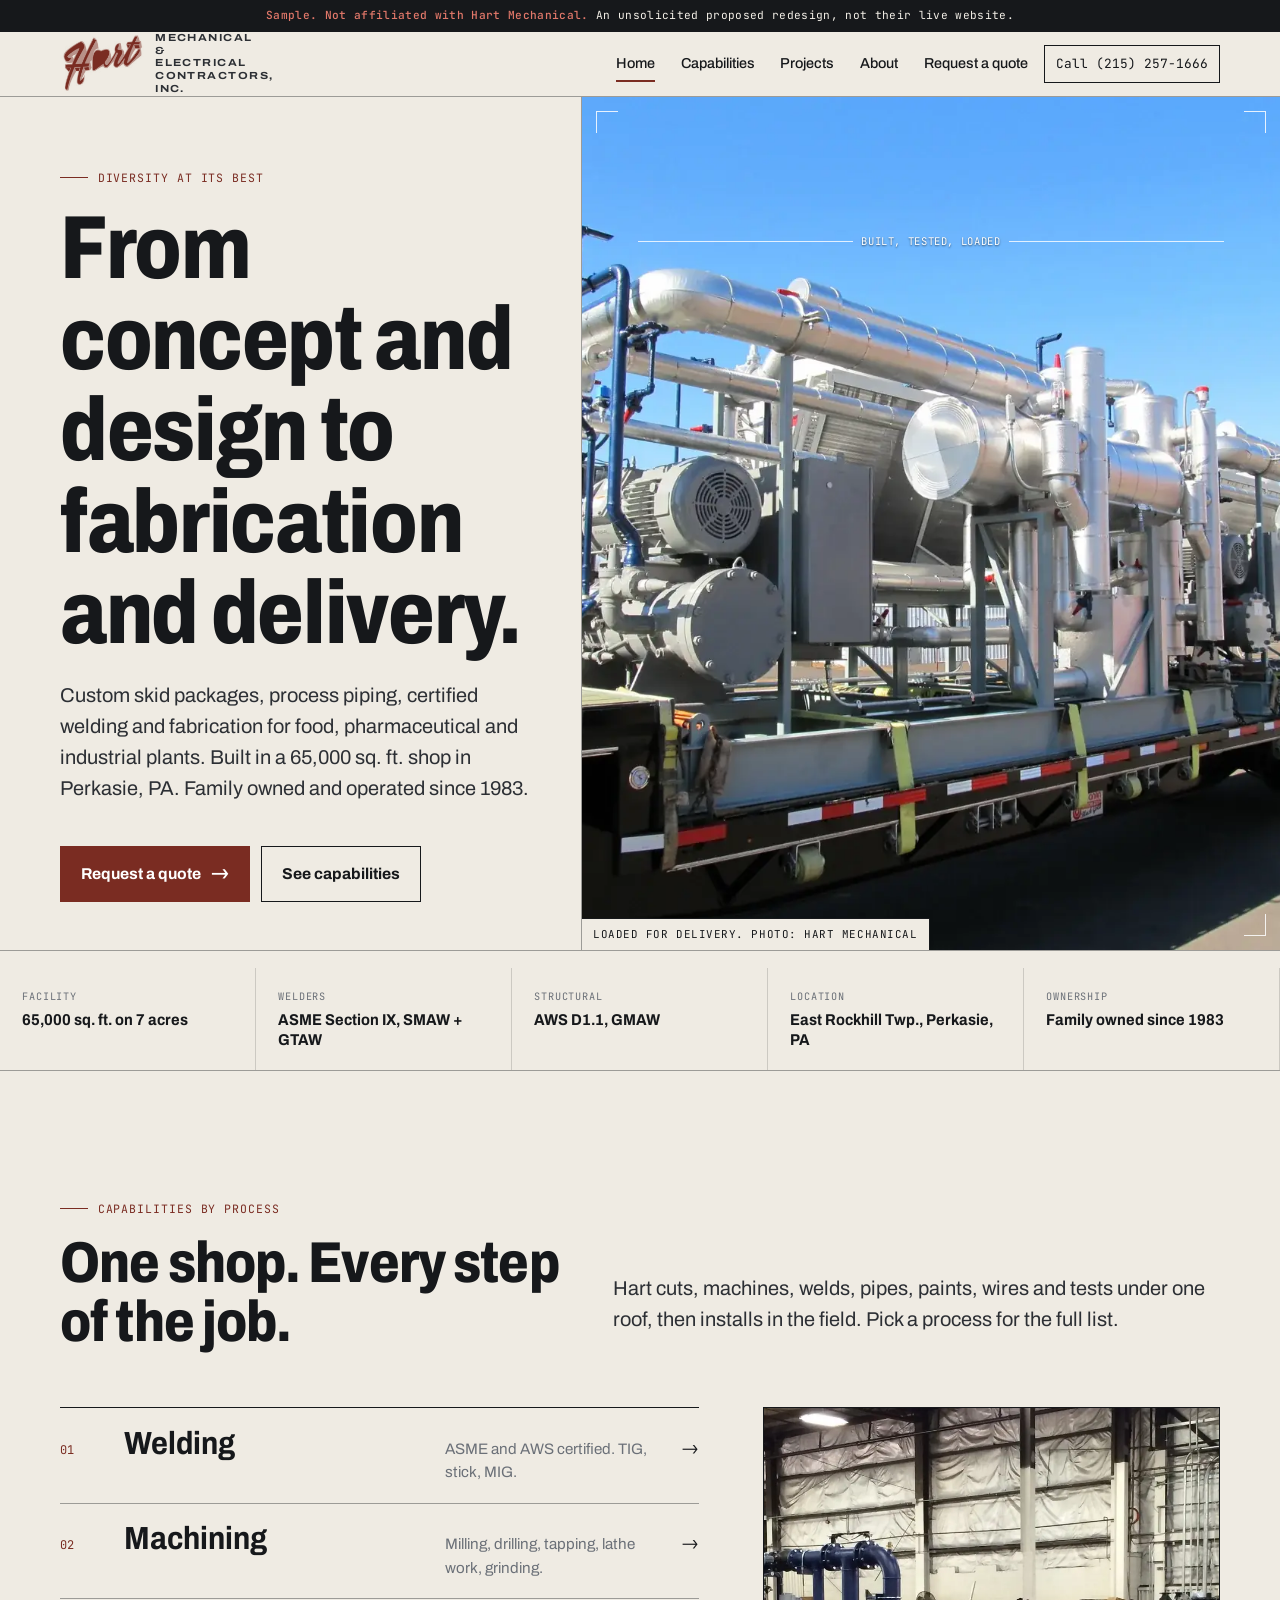
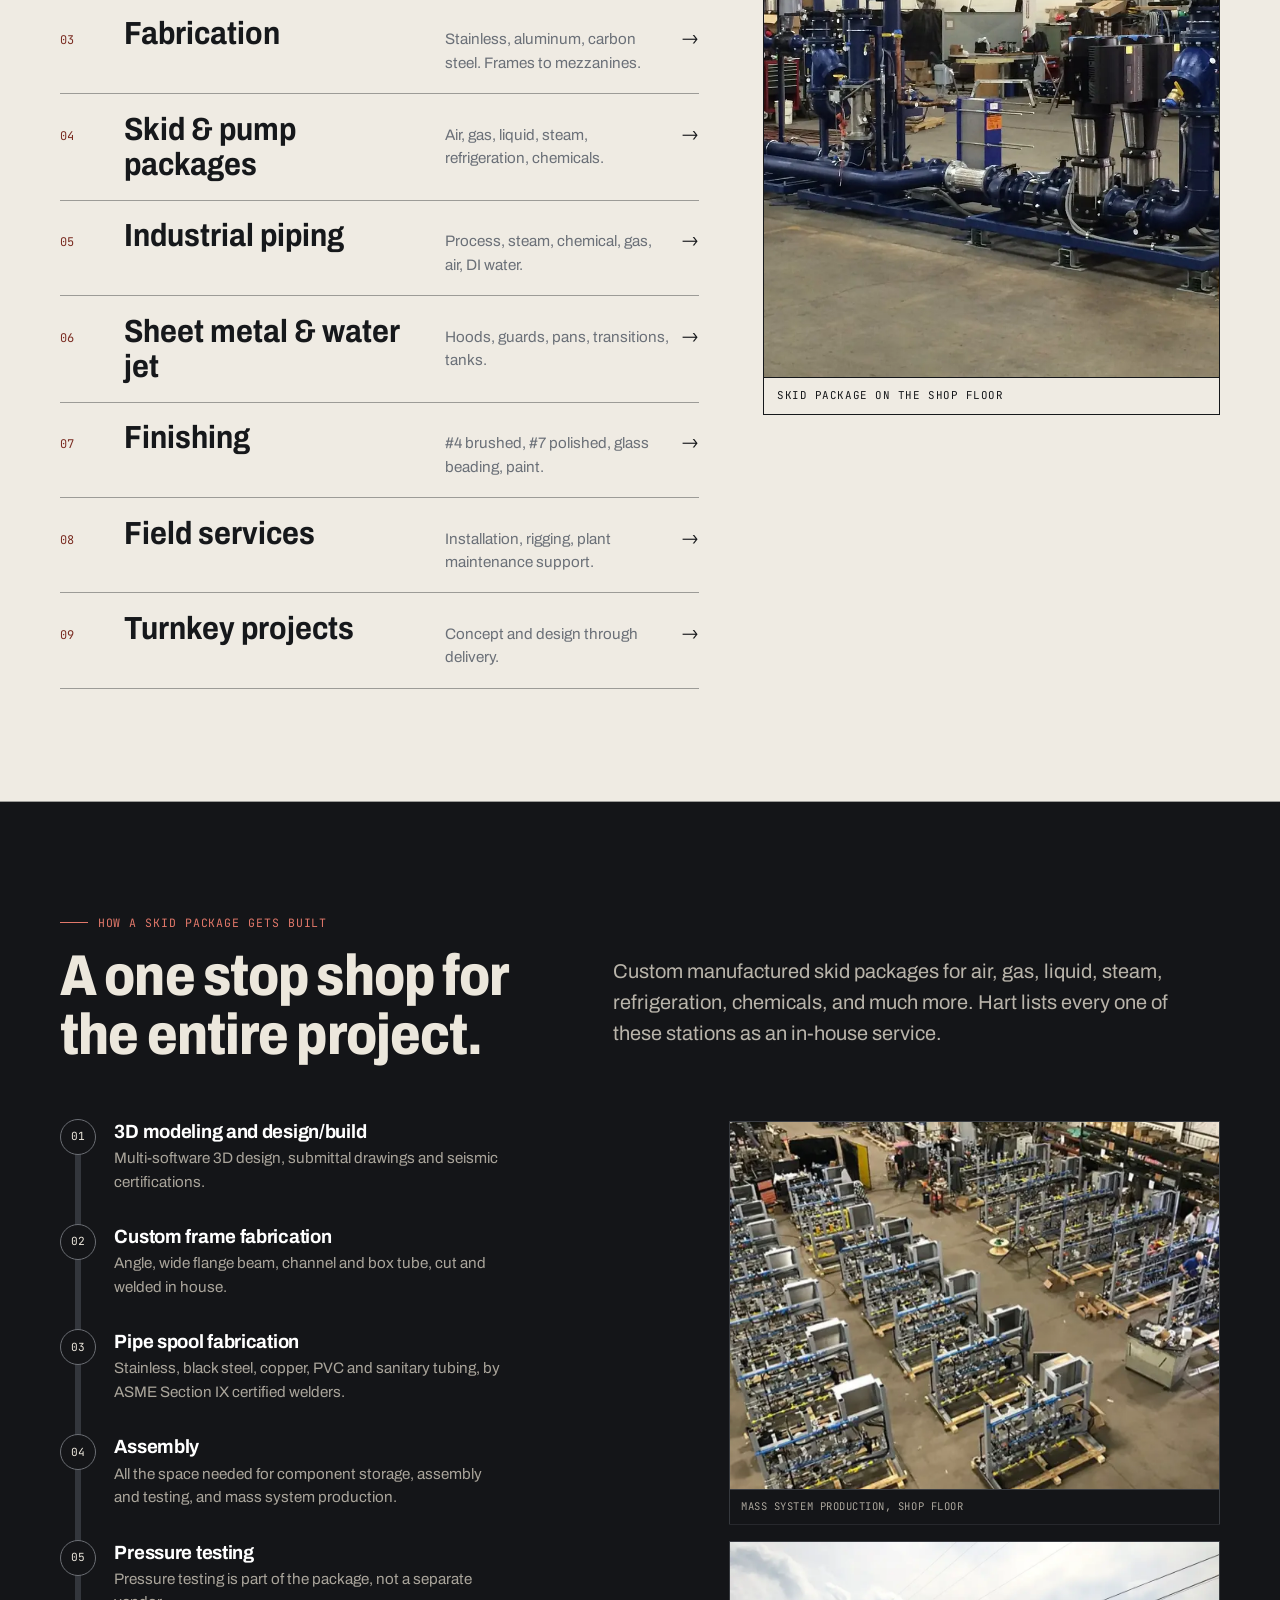
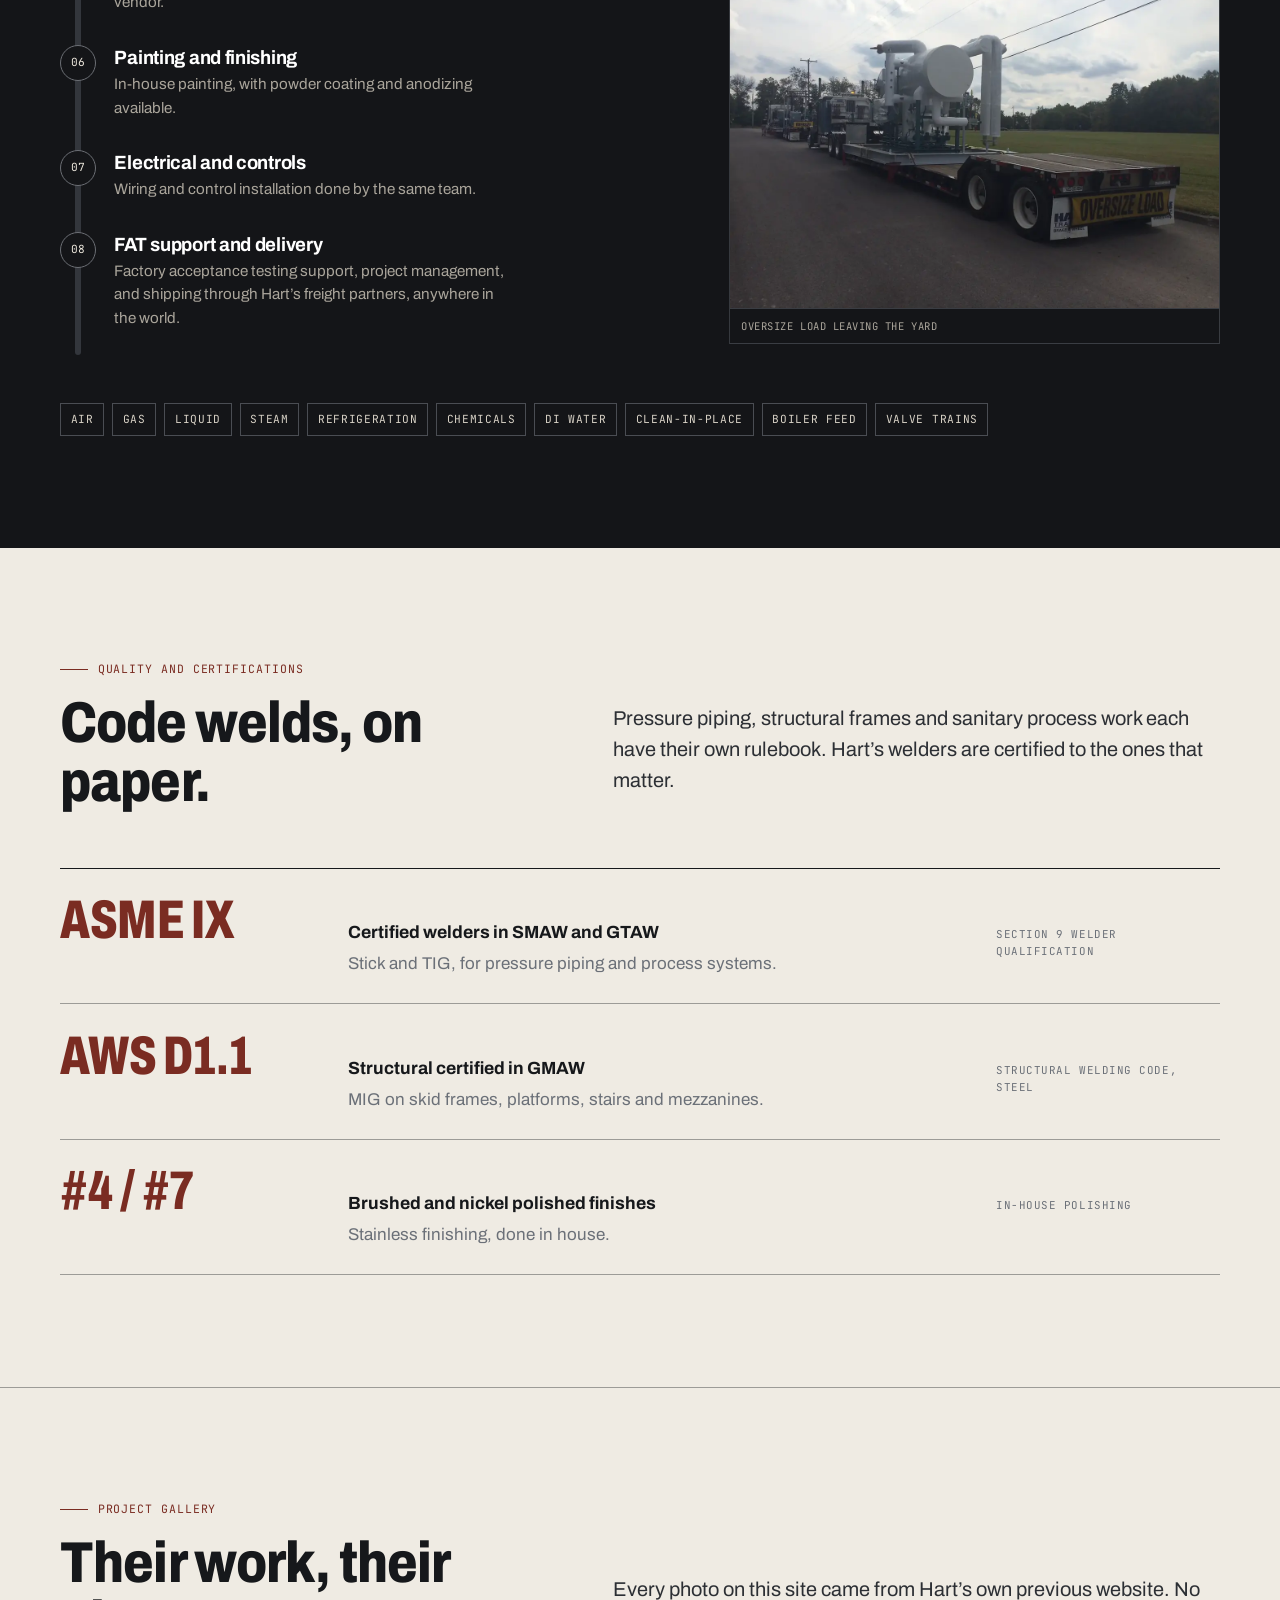
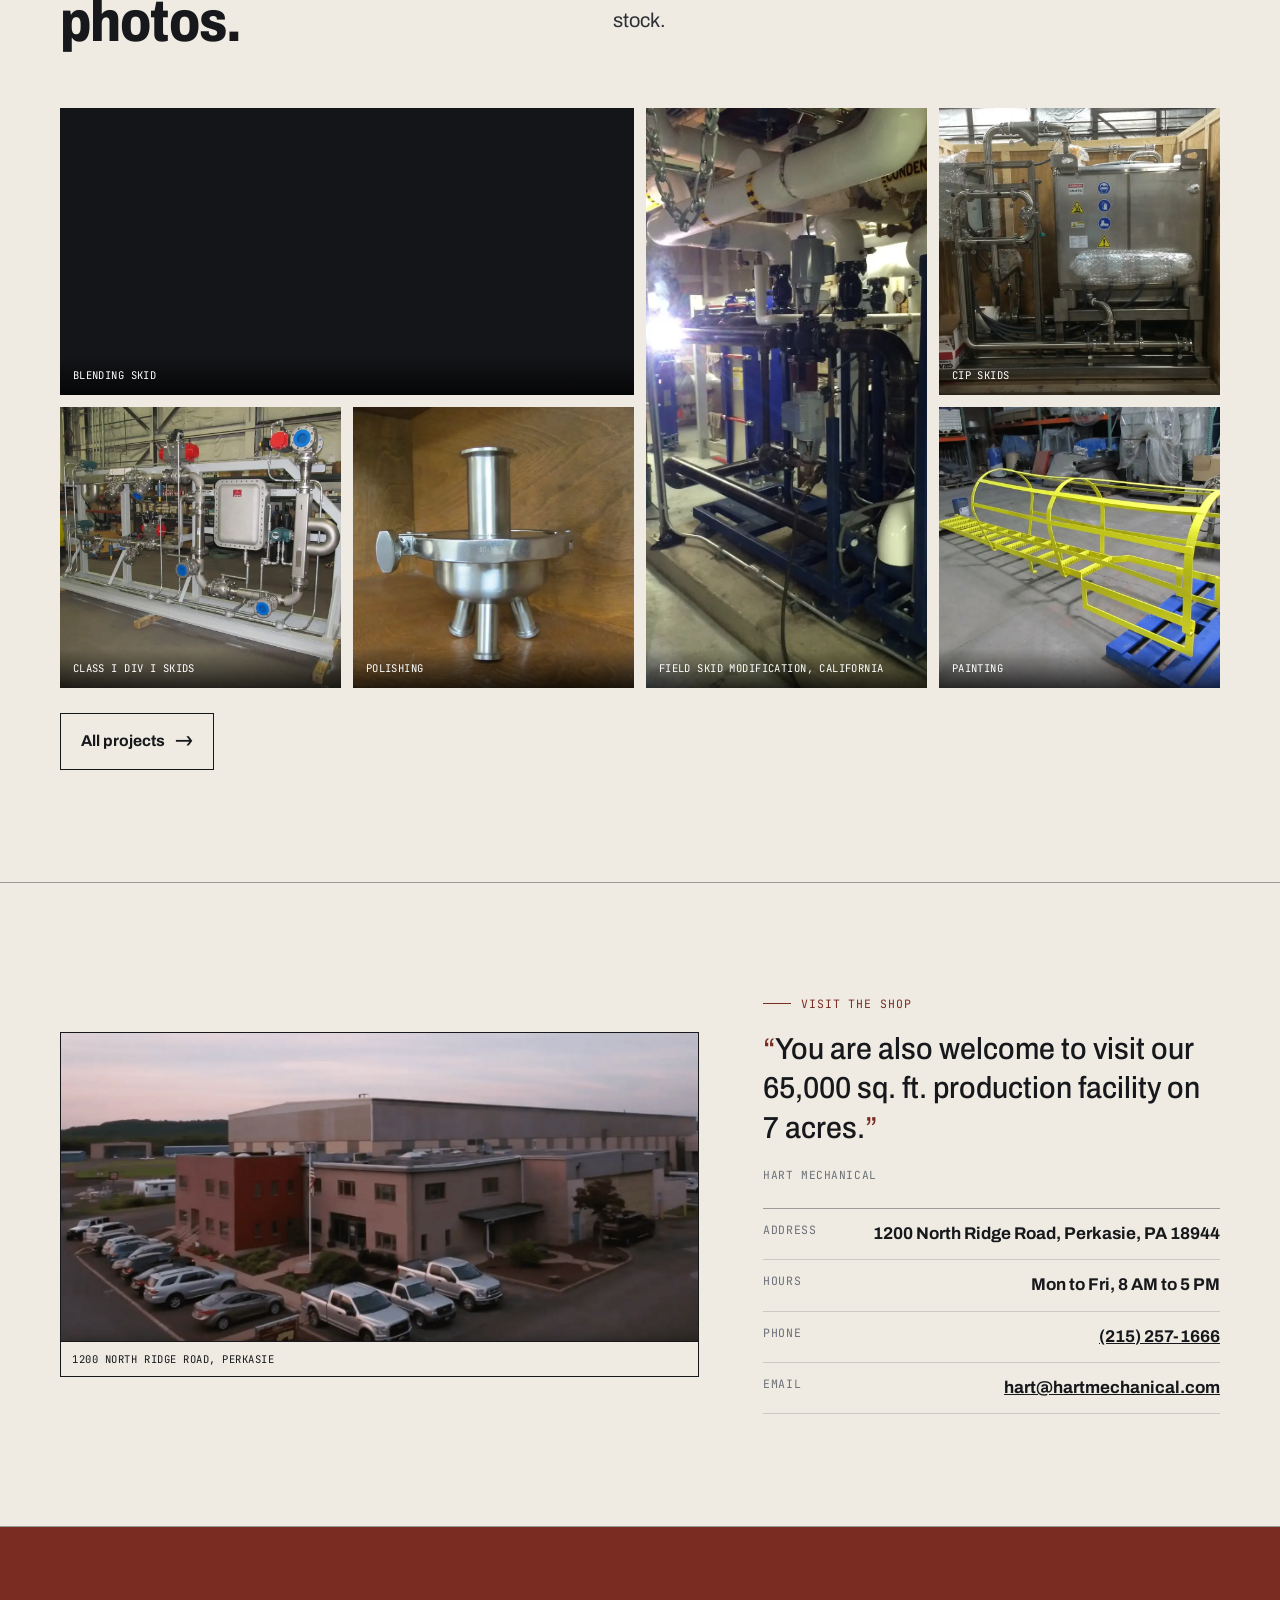
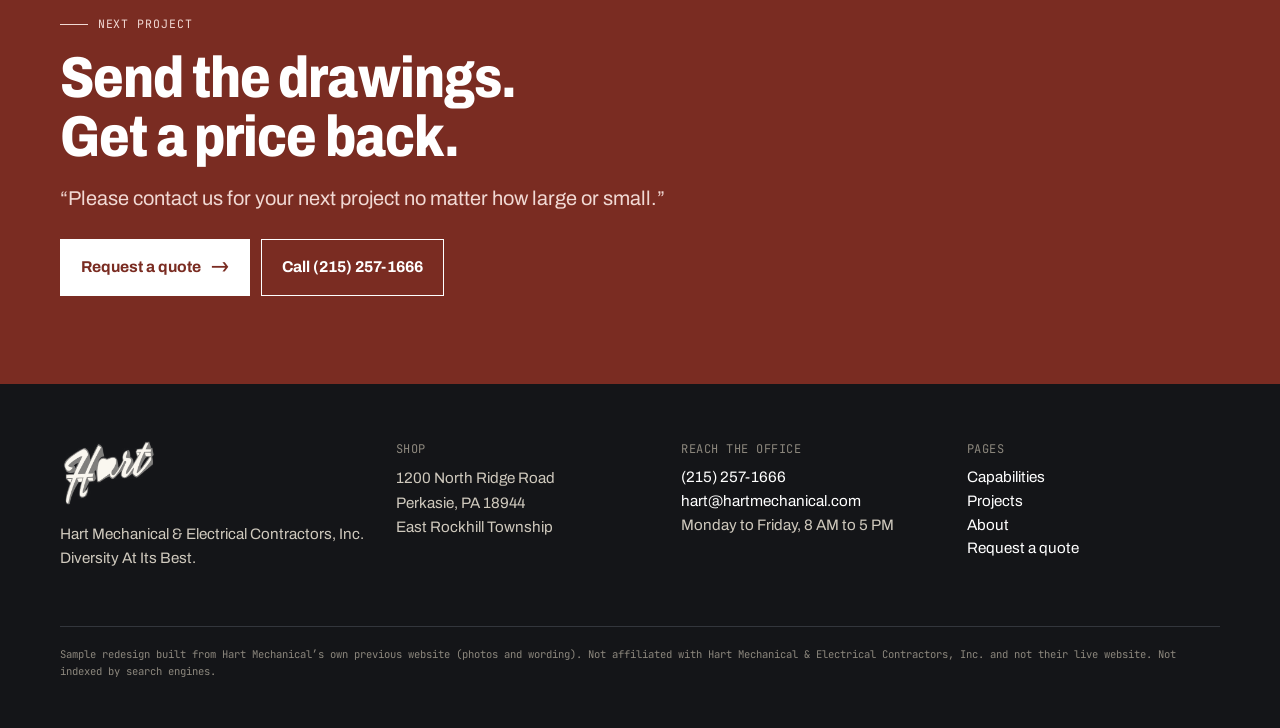
==== index.html @ 94b8ad62 "Hart Mechanical sample redesign (noindex) Co-Authored-By: Claude Opus 5.5 <noreply@anthropic.com>" ====
<!doctype html>
<html lang="en">
<head>
<meta charset="utf-8">
<meta name="viewport" content="width=device-width, initial-scale=1">
<meta name="robots" content="noindex, nofollow, noarchive">
<meta name="googlebot" content="noindex, nofollow, noarchive">
<title>Skids, process piping and fabrication in Perkasie, PA | Hart Mechanical (sample redesign)</title>
<meta name="description" content="Sample redesign for Hart Mechanical and Electrical Contractors, Perkasie PA: custom skid packages, industrial piping, certified welding and fabrication.">
<meta name="theme-color" content="#16181b">
<link rel="icon" href="img/logo-hart-red.png">
<link rel="preconnect" href="https://fonts.googleapis.com">
<link rel="preconnect" href="https://fonts.gstatic.com" crossorigin>
<link rel="stylesheet" href="https://fonts.googleapis.com/css2?family=Archivo:wdth,wght@62..125,400..900&family=JetBrains+Mono:wght@400;500&display=swap">
<link rel="stylesheet" href="style.css">
<script src="site.js" defer></script>
</head>
<body>
<a class="skip" href="#main">Skip to content</a>
<div class="ribbon" role="note"><div class="wrap"><strong>Sample. Not affiliated with Hart Mechanical.</strong> An unsolicited proposed redesign, not their live website.</div></div>
<header class="site-head">
  <div class="wrap head-in">
    <a class="brand" href="index.html" aria-label="Hart Mechanical and Electrical Contractors, home">
      <img src="img/logo-hart-red.png" alt="Hart" width="324" height="227">
      <span>Mechanical &amp; Electrical Contractors, Inc.</span>
    </a>
    <nav class="nav" aria-label="Main"><a href="index.html" aria-current="page">Home</a><a href="capabilities.html">Capabilities</a><a href="projects.html">Projects</a><a href="about.html">About</a><a href="quote.html">Request a quote</a></nav>
    <a class="head-call" href="tel:+12152571666"><span class="long">Call </span>(215) 257-1666</a>
    <details class="menu">
      <summary aria-label="Open menu">Menu</summary>
      <nav class="menu-panel" aria-label="Mobile"><a href="index.html" aria-current="page">Home</a><a href="capabilities.html">Capabilities</a><a href="projects.html">Projects</a><a href="about.html">About</a><a href="quote.html">Request a quote</a></nav>
    </details>
  </div>
</header>
<main id="main">

<section class="hero">
  <div class="hero-grid">
    <div class="hero-copy">
      <p class="eyebrow">Diversity At Its Best</p>
      <h1>From concept and design to fabrication and delivery.</h1>
      <p class="lede">Custom skid packages, process piping, certified welding and fabrication for food, pharmaceutical and industrial plants. Built in a 65,000 sq. ft. shop in Perkasie, PA. Family owned and operated since 1983.</p>
      <div class="btns">
        <a class="btn btn-hart" href="quote.html">Request a quote <span class="arr">-&gt;</span></a>
        <a class="btn" href="capabilities.html">See capabilities</a>
      </div>
    </div>
    <figure class="hero-fig">
      <img src="img/hero-skid-flatbed.webp" alt="Insulated skid package strapped to a flatbed trailer outside the Hart shop" width="1500" height="1125" fetchpriority="high">
      <span class="reg tl" aria-hidden="true"></span><span class="reg tr" aria-hidden="true"></span><span class="reg br" aria-hidden="true"></span>
      <div class="dim" aria-hidden="true"><span>Built, tested, loaded</span></div>
      <figcaption>Loaded for delivery. Photo: Hart Mechanical</figcaption>
    </figure>
  </div>
</section>

<section aria-label="Shop at a glance">
  <dl class="tblock">
    <div><dt>Facility</dt><dd>65,000 sq. ft. on 7 acres</dd></div>
    <div><dt>Welders</dt><dd>ASME Section IX, SMAW + GTAW</dd></div>
    <div><dt>Structural</dt><dd>AWS D1.1, GMAW</dd></div>
    <div><dt>Location</dt><dd>East Rockhill Twp., Perkasie, PA</dd></div>
    <div><dt>Ownership</dt><dd>Family owned since 1983</dd></div>
  </dl>
</section>

<section class="sec" id="capabilities">
  <div class="wrap">
    <div class="sec-head">
      <div><p class="eyebrow">Capabilities by process</p><h2>One shop. Every step of the job.</h2></div>
      <p class="lede">Hart cuts, machines, welds, pipes, paints, wires and tests under one roof, then installs in the field. Pick a process for the full list.</p>
    </div>
    <div class="pwrap">
      <ol class="pindex">
<li><a href="capabilities.html#welding" data-img="img/field-california-weld.webp" data-alt="Welding on a field skid modification, California" data-cap="Field skid modification in California"><span class="n">01</span><span class="t">Welding</span><span class="d">ASME and AWS certified. TIG, stick, MIG.</span><span class="go" aria-hidden="true">-&gt;</span></a></li>
<li><a href="capabilities.html#machining" data-img="img/polish-sanitary-valve.webp" data-alt="Polished stainless sanitary fitting" data-cap="From the polishing page"><span class="n">02</span><span class="t">Machining</span><span class="d">Milling, drilling, tapping, lathe work, grinding.</span><span class="go" aria-hidden="true">-&gt;</span></a></li>
<li><a href="capabilities.html#fabrication" data-img="img/fab-platform.webp" data-alt="Fabricated platform with yellow guard rails" data-cap="Platform with rails, painted"><span class="n">03</span><span class="t">Fabrication</span><span class="d">Stainless, aluminum, carbon steel. Frames to mezzanines.</span><span class="go" aria-hidden="true">-&gt;</span></a></li>
<li><a href="capabilities.html#skids" data-img="img/skid-blue-shop.webp" data-alt="Pump skid with blue piping on the shop floor" data-cap="Skid package on the shop floor"><span class="n">04</span><span class="t">Skid &amp; pump packages</span><span class="d">Air, gas, liquid, steam, refrigeration, chemicals.</span><span class="go" aria-hidden="true">-&gt;</span></a></li>
<li><a href="capabilities.html#piping" data-img="img/skid-vt-shop.webp" data-alt="Long valve train skid on the shop floor" data-cap="VT skids"><span class="n">05</span><span class="t">Industrial piping</span><span class="d">Process, steam, chemical, gas, air, DI water.</span><span class="go" aria-hidden="true">-&gt;</span></a></li>
<li><a href="capabilities.html#sheet-metal" data-img="img/specialty-hood.webp" data-alt="Stainless steel kitchen hood installed over a range" data-cap="Specialty project: stainless hood"><span class="n">06</span><span class="t">Sheet metal &amp; water jet</span><span class="d">Hoods, guards, pans, transitions, tanks.</span><span class="go" aria-hidden="true">-&gt;</span></a></li>
<li><a href="capabilities.html#finishing" data-img="img/polish-cone.webp" data-alt="Polished stainless transition, inside view" data-cap="From the polishing page"><span class="n">07</span><span class="t">Finishing</span><span class="d">#4 brushed, #7 polished, glass beading, paint.</span><span class="go" aria-hidden="true">-&gt;</span></a></li>
<li><a href="capabilities.html#field" data-img="img/field-west-chester-crane.webp" data-alt="Crane setting equipment on a plant roof, West Chester" data-cap="West Chester project"><span class="n">08</span><span class="t">Field services</span><span class="d">Installation, rigging, plant maintenance support.</span><span class="go" aria-hidden="true">-&gt;</span></a></li>
<li><a href="capabilities.html#turnkey" data-img="img/turnkey-plant.webp" data-alt="Process plant floor with stainless tanks" data-cap="From the turnkey projects page"><span class="n">09</span><span class="t">Turnkey projects</span><span class="d">Concept and design through delivery.</span><span class="go" aria-hidden="true">-&gt;</span></a></li>
      </ol>
      <figure class="ppeek" aria-hidden="true">
        <img src="img/skid-blue-shop.webp" alt="" width="1400" height="1050" loading="lazy">
        <figcaption>Skid package on the shop floor</figcaption>
      </figure>
    </div>
  </div>
</section>

<section class="sec seq-sec" id="skids">
  <div class="wrap">
    <div class="sec-head">
      <div><p class="eyebrow">How a skid package gets built</p><h2>A one stop shop for the entire project.</h2></div>
      <p class="lede">Custom manufactured skid packages for air, gas, liquid, steam, refrigeration, chemicals, and much more. Hart lists every one of these stations as an in-house service.</p>
    </div>
    <div class="seq-grid">
      <div class="seq"><span class="flow" aria-hidden="true"></span><ol>
        <li><h3>3D modeling and design/build</h3><p>Multi-software 3D design, submittal drawings and seismic certifications.</p></li>
        <li><h3>Custom frame fabrication</h3><p>Angle, wide flange beam, channel and box tube, cut and welded in house.</p></li>
        <li><h3>Pipe spool fabrication</h3><p>Stainless, black steel, copper, PVC and sanitary tubing, by ASME Section IX certified welders.</p></li>
        <li><h3>Assembly</h3><p>All the space needed for component storage, assembly and testing, and mass system production.</p></li>
        <li><h3>Pressure testing</h3><p>Pressure testing is part of the package, not a separate vendor.</p></li>
        <li><h3>Painting and finishing</h3><p>In-house painting, with powder coating and anodizing available.</p></li>
        <li><h3>Electrical and controls</h3><p>Wiring and control installation done by the same team.</p></li>
        <li><h3>FAT support and delivery</h3><p>Factory acceptance testing support, project management, and shipping through Hart&rsquo;s freight partners, anywhere in the world.</p></li>
      </ol></div>
      <div class="seq-photos">
        <figure class="seq-photo clip"><img src="img/skid-production-run.webp" alt="Rows of identical skid frames being built on the shop floor" width="640" height="626" loading="lazy"><figcaption>Mass system production, shop floor</figcaption></figure>
        <figure class="seq-photo clip"><img src="img/ship-oversize.webp" alt="Large skid on a lowboy trailer marked oversize load" width="1200" height="900" loading="lazy"><figcaption>Oversize load leaving the yard</figcaption></figure>
      </div>
    </div>
    <div class="seq-tags" aria-label="Skid media">
      <span>Air</span><span>Gas</span><span>Liquid</span><span>Steam</span><span>Refrigeration</span><span>Chemicals</span><span>DI water</span><span>Clean-in-place</span><span>Boiler feed</span><span>Valve trains</span>
    </div>
  </div>
</section>

<section class="sec" id="quality">
  <div class="wrap">
    <div class="sec-head">
      <div><p class="eyebrow">Quality and certifications</p><h2>Code welds, on paper.</h2></div>
      <p class="lede">Pressure piping, structural frames and sanitary process work each have their own rulebook. Hart&rsquo;s welders are certified to the ones that matter.</p>
    </div>
    <div class="certs">
      <div class="cert rv"><span class="code">ASME IX</span><div><div class="what">Certified welders in SMAW and GTAW</div><p style="margin:.3rem 0 0;color:var(--steel)">Stick and TIG, for pressure piping and process systems.</p></div><span class="src">Section 9 welder qualification</span></div>
      <div class="cert rv"><span class="code">AWS D1.1</span><div><div class="what">Structural certified in GMAW</div><p style="margin:.3rem 0 0;color:var(--steel)">MIG on skid frames, platforms, stairs and mezzanines.</p></div><span class="src">Structural welding code, steel</span></div>
      <div class="cert rv"><span class="code">#4 / #7</span><div><div class="what">Brushed and nickel polished finishes</div><p style="margin:.3rem 0 0;color:var(--steel)">Stainless finishing, done in house.</p></div><span class="src">In-house polishing</span></div>
    </div>
  </div>
</section>

<section class="sec" id="work">
  <div class="wrap">
    <div class="sec-head">
      <div><p class="eyebrow">Project gallery</p><h2>Their work, their photos.</h2></div>
      <p class="lede">Every photo on this site came from Hart&rsquo;s own previous website. No stock.</p>
    </div>
    <div class="gal">
      <figure class="wide"><a href="img/skid-blending.webp"><img src="img/skid-blending.webp" alt="Two blending skids with pumps and gauges" width="1200" height="900" loading="lazy" decoding="async"></a><figcaption>Blending skid</figcaption></figure>
      <figure class="tall"><a href="img/field-california-weld.webp"><img src="img/field-california-weld.webp" alt="Welder working inside a skid in a plant" width="1000" height="1333" loading="lazy" decoding="async"></a><figcaption>Field skid modification, California</figcaption></figure>
      <figure><a href="img/skid-cip-crated.webp"><img src="img/skid-cip-crated.webp" alt="Stainless CIP skid crated for shipping" width="1200" height="900" loading="lazy" decoding="async"></a><figcaption>CIP skids</figcaption></figure>
      <figure><a href="img/skid-class1div1.webp"><img src="img/skid-class1div1.webp" alt="Skid with explosion-proof enclosure and piping" width="1200" height="900" loading="lazy" decoding="async"></a><figcaption>Class I Div I skids</figcaption></figure>
      <figure><a href="img/polish-sanitary-valve.webp"><img src="img/polish-sanitary-valve.webp" alt="Polished stainless sanitary fitting" width="1200" height="900" loading="lazy" decoding="async"></a><figcaption>Polishing</figcaption></figure>
      <figure><a href="img/fab-cage-ladder.webp"><img src="img/fab-cage-ladder.webp" alt="Yellow caged ladder fabricated in the shop" width="1200" height="900" loading="lazy" decoding="async"></a><figcaption>Painting</figcaption></figure>
    </div>
    <div class="btns"><a class="btn" href="projects.html">All projects <span class="arr">-&gt;</span></a></div>
  </div>
</section>

<section class="sec" id="facility">
  <div class="wrap fac">
    <figure class="clip"><img src="img/facility-aerial.webp" alt="Aerial view of the Hart Mechanical facility and parking lot at dusk" width="1500" height="724" loading="lazy"><figcaption>1200 North Ridge Road, Perkasie</figcaption></figure>
    <div>
      <p class="eyebrow">Visit the shop</p>
      <p class="quote-own">You are also welcome to visit our 65,000 sq. ft. production facility on 7 acres.</p>
      <p class="attr">Hart Mechanical</p>
      <ul class="facts">
        <li><span>Address</span><span>1200 North Ridge Road, Perkasie, PA 18944</span></li>
        <li><span>Hours</span><span>Mon to Fri, 8 AM to 5 PM</span></li>
        <li><span>Phone</span><span><a href="tel:+12152571666">(215) 257-1666</a></span></li>
        <li><span>Email</span><span><a href="mailto:hart@hartmechanical.com">hart@hartmechanical.com</a></span></li>
      </ul>
    </div>
  </div>
</section>
<section class="cta">
  <div class="wrap">
    <p class="eyebrow" style="color:#f1d9d4">Next project</p>
    <h2>Send the drawings. Get a price back.</h2>
    <p class="lede" style="margin-top:1rem">&ldquo;Please contact us for your next project no matter how large or small.&rdquo;</p>
    <div class="btns">
      <a class="btn btn-white" href="quote.html">Request a quote <span class="arr">-&gt;</span></a>
      <a class="btn" href="tel:+12152571666">Call (215) 257-1666</a>
    </div>
  </div>
</section>
</main>
<footer class="foot-site">
  <div class="wrap">
    <div class="foot-grid">
      <div>
        <img src="img/logo-hart-white.png" alt="Hart" width="324" height="227">
        <p style="margin-top:1rem">Hart Mechanical &amp; Electrical Contractors, Inc.<br>Diversity At Its Best.</p>
      </div>
      <div>
        <span class="mono">Shop</span>
        <address>1200 North Ridge Road<br>Perkasie, PA 18944<br>East Rockhill Township</address>
      </div>
      <div>
        <span class="mono">Reach the office</span>
        <a href="tel:+12152571666">(215) 257-1666</a><br>
        <a href="mailto:hart@hartmechanical.com">hart@hartmechanical.com</a><br>
        Monday to Friday, 8 AM to 5 PM
      </div>
      <div>
        <span class="mono">Pages</span>
        <a href="capabilities.html">Capabilities</a><br>
        <a href="projects.html">Projects</a><br>
        <a href="about.html">About</a><br>
        <a href="quote.html">Request a quote</a>
      </div>
    </div>
    <p class="legal">Sample redesign built from Hart Mechanical&rsquo;s own previous website (photos and wording). Not affiliated with Hart Mechanical &amp; Electrical Contractors, Inc. and not their live website. Not indexed by search engines.</p>
  </div>
</footer>
</body>
</html>
---- style.css ----
/* Hart Mechanical sample. Drafting-sheet system: paper, graphite ink, Hart maroon. */
:root{
  --paper:#efebe3; --paper-2:#e6e1d6; --ink:#16181b; --graphite:#2c2f34; --steel:#6b7078;
  --line:rgba(22,24,27,.16); --line-strong:rgba(22,24,27,.38);
  --hart:#7a2c22; --hart-ink:#5e1f17; --hart-lite:#e2786a;
  --dark:#141518; --dark-2:#1d1f23;
  --sans:"Archivo",system-ui,-apple-system,"Segoe UI",Roboto,sans-serif;
  --mono:"JetBrains Mono",ui-monospace,SFMono-Regular,Menlo,Consolas,monospace;
  --pad:clamp(1rem,4vw,2.5rem); --max:1240px;
  --ease:cubic-bezier(.2,.7,.1,1);
}
*,*::before,*::after{box-sizing:border-box}
html{-webkit-text-size-adjust:100%;scroll-behavior:smooth}
body{margin:0;background:var(--paper);color:var(--ink);font-family:var(--sans);font-size:1.0625rem;line-height:1.55;font-variation-settings:"wdth" 100}
img{max-width:100%;height:auto;display:block}
a{color:inherit}
a:focus-visible,button:focus-visible,input:focus-visible,select:focus-visible,textarea:focus-visible,summary:focus-visible{outline:2px solid var(--hart);outline-offset:3px}
.skip{position:absolute;left:-999px;top:0;background:var(--ink);color:#fff;padding:.6rem 1rem;z-index:100}
.skip:focus{left:.5rem;top:.5rem}
.wrap{max-width:var(--max);margin:0 auto;padding:0 var(--pad)}
.mono{font-family:var(--mono);font-size:.75rem;letter-spacing:.04em;text-transform:uppercase}
.sr{position:absolute;width:1px;height:1px;overflow:hidden;clip:rect(0 0 0 0);white-space:nowrap}

/* Ribbon */
.ribbon{background:var(--ink);color:#f3efe7;font-family:var(--mono);font-size:.7rem;letter-spacing:.03em;line-height:1.4;padding:.5rem 0;text-align:center}
.ribbon strong{color:var(--hart-lite);font-weight:500}

/* Header: a title-block strip */
.site-head{border-bottom:1px solid var(--line-strong);background:var(--paper);position:sticky;top:0;z-index:40}
.head-in{display:flex;align-items:center;gap:1rem;min-height:64px}
.brand{display:flex;align-items:center;gap:.7rem;text-decoration:none;margin-right:auto}
.brand img{width:68px;height:auto}
.brand span{font-size:.6rem;line-height:1.25;letter-spacing:.14em;text-transform:uppercase;font-weight:700;font-variation-settings:"wdth" 118;color:var(--graphite);max-width:15ch}
.nav{display:none}
.nav a{text-decoration:none;font-size:.9rem;font-weight:500;padding:.4rem 0;border-bottom:2px solid transparent}
.nav a:hover,.nav a[aria-current=page]{border-color:var(--hart)}
.head-call{font-family:var(--mono);font-size:.8rem;text-decoration:none;white-space:nowrap;border:1px solid var(--ink);padding:.5rem .7rem}
.head-call:hover{background:var(--ink);color:var(--paper)}
.menu{position:relative}
.menu summary{list-style:none;cursor:pointer;font-family:var(--mono);font-size:.75rem;text-transform:uppercase;border:1px solid var(--line-strong);padding:.5rem .7rem}
.menu summary::-webkit-details-marker{display:none}
.menu[open] summary{background:var(--ink);color:var(--paper)}
.menu-panel{position:absolute;right:0;top:calc(100% + 8px);background:var(--paper);border:1px solid var(--ink);min-width:220px;padding:.4rem 0;box-shadow:6px 6px 0 var(--ink)}
.menu-panel a{display:block;padding:.75rem 1rem;text-decoration:none;font-weight:500}
.menu-panel a:hover{background:var(--paper-2)}
@media (min-width:960px){
  .nav{display:flex;gap:1.6rem}
  .menu{display:none}
  .brand img{width:84px}
  .brand span{font-size:.64rem}
}
@media (max-width:420px){ .head-call .long{display:none} }
@media (max-width:560px){ .brand span{display:none} .brand img{width:60px} .head-in{gap:.6rem} .head-call{font-size:.74rem;padding:.5rem .55rem} }

/* Type */
h1,h2,h3{font-family:var(--sans);margin:0;line-height:1.02;letter-spacing:-.015em}
h1{font-size:clamp(2.3rem,8.4vw,5.6rem);font-weight:800;font-variation-settings:"wdth" 82}
h2{font-size:clamp(1.9rem,5.6vw,3.6rem);font-weight:800;font-variation-settings:"wdth" 84}
h3{font-size:1.25rem;font-weight:700;font-variation-settings:"wdth" 96;line-height:1.15}
.eyebrow{display:flex;align-items:center;gap:.6rem;font-family:var(--mono);font-size:.72rem;letter-spacing:.08em;text-transform:uppercase;color:var(--hart);margin-bottom:1rem}
.eyebrow::before{content:"";width:28px;height:1px;background:currentColor}
.lede{font-size:clamp(1.05rem,2.2vw,1.25rem);max-width:56ch;color:var(--graphite)}
p{margin:0 0 1rem}

/* Buttons */
.btns{display:flex;flex-wrap:wrap;gap:.7rem;margin-top:1.6rem}
.btn{display:inline-flex;align-items:center;gap:.6rem;text-decoration:none;font-weight:700;font-size:.98rem;padding:.95rem 1.25rem;border:1.5px solid var(--ink);background:transparent;color:var(--ink);cursor:pointer;font-family:var(--sans);transition:background .2s,color .2s}
.btn-hart{background:var(--hart);border-color:var(--hart);color:#fff}
.btn-hart:hover{background:var(--hart-ink);border-color:var(--hart-ink)}
.btn:not(.btn-hart):hover{background:var(--ink);color:var(--paper)}
.btn .arr{font-family:var(--mono)}

/* Hero */
.hero{border-bottom:1px solid var(--line-strong)}
.hero-grid{display:grid;grid-template-columns:1fr}
.hero-copy{padding:2.4rem var(--pad) 2rem}
.hero-copy h1{max-width:12ch}
.hero-copy .lede{margin-top:1.3rem}
.hero-fig{position:relative;margin:0;min-height:300px;background:var(--dark);overflow:hidden}
.hero-fig img{width:100%;height:100%;object-fit:cover;aspect-ratio:4/3}
.hero-fig figcaption{position:absolute;left:0;bottom:0;background:var(--paper);color:var(--ink);padding:.45rem .7rem;font-family:var(--mono);font-size:.68rem;text-transform:uppercase;letter-spacing:.05em;border-top:1px solid var(--ink);border-right:1px solid var(--ink)}
.reg{position:absolute;width:22px;height:22px;border-color:#fff;border-style:solid;opacity:.85}
.reg.tl{top:14px;left:14px;border-width:1px 0 0 1px}
.reg.tr{top:14px;right:14px;border-width:1px 1px 0 0}
.reg.br{bottom:14px;right:14px;border-width:0 1px 1px 0}
.dim{position:absolute;left:8%;right:8%;top:16%;display:flex;align-items:center;gap:.5rem;color:#fff;font-family:var(--mono);font-size:.66rem;letter-spacing:.06em;text-transform:uppercase;text-shadow:0 1px 2px rgba(0,0,0,.6)}
.dim::before,.dim::after{content:"";flex:1;height:1px;background:rgba(255,255,255,.8);transform-origin:center}
.dim span{white-space:nowrap}
@media (min-width:960px){
  .hero-grid{grid-template-columns:minmax(0,5fr) minmax(0,6fr);min-height:min(78vh,720px)}
  .hero-copy{padding:4.5rem var(--pad) 3rem max(var(--pad),calc((100vw - var(--max))/2 + var(--pad)));display:flex;flex-direction:column;justify-content:center;border-right:1px solid var(--line-strong)}
  .hero-fig img{aspect-ratio:auto;position:absolute;inset:0}
}

/* Title block (spec data) */
.tblock{display:grid;grid-template-columns:repeat(2,minmax(0,1fr));border-bottom:1px solid var(--line-strong)}
.tblock div{padding:1rem var(--pad);border-right:1px solid var(--line);border-bottom:1px solid var(--line)}
.tblock dt{font-family:var(--mono);font-size:.64rem;text-transform:uppercase;letter-spacing:.08em;color:var(--steel);margin-bottom:.3rem}
.tblock dd{margin:0;font-weight:700;font-size:.98rem;line-height:1.25;font-variation-settings:"wdth" 92}
.tblock dl{display:contents}
@media (min-width:960px){ .tblock{grid-template-columns:repeat(5,minmax(0,1fr))} .tblock div{border-bottom:0;padding:1.3rem 1.4rem} }

/* Sections */
.sec{padding:clamp(3.5rem,9vw,7rem) 0;border-bottom:1px solid var(--line-strong)}
.sec-head{display:grid;gap:1rem;margin-bottom:clamp(2rem,5vw,3.5rem)}
@media (min-width:960px){ .sec-head{grid-template-columns:5fr 6fr;align-items:end;gap:3rem} .sec-head .lede{justify-self:end} }

/* Process index */
.pindex{list-style:none;margin:0;padding:0;border-top:1px solid var(--ink)}
.pindex li{border-bottom:1px solid var(--line-strong)}
.pindex a{display:grid;grid-template-columns:2.6rem 1fr auto;gap:.8rem;align-items:baseline;padding:1.1rem 0;text-decoration:none;position:relative}
.pindex .n{font-family:var(--mono);font-size:.75rem;color:var(--hart)}
.pindex .t{font-size:clamp(1.25rem,3.6vw,2rem);font-weight:700;font-variation-settings:"wdth" 88;line-height:1.1}
.pindex .d{grid-column:2/3;font-size:.95rem;color:var(--steel);margin-top:.15rem}
.pindex .go{font-family:var(--mono);font-size:.9rem;transition:transform .3s var(--ease)}
.pindex a:hover .go{transform:translateX(6px)}
.pindex a:hover .t{color:var(--hart)}
.pwrap{display:grid;gap:2.5rem}
.ppeek{display:none}
@media (min-width:960px){
  .pwrap{grid-template-columns:7fr 5fr;gap:4rem}
  .pindex a{grid-template-columns:3.2rem 1fr 14rem auto}
  .pindex .d{grid-column:auto;margin:0}
  .ppeek{display:block;position:sticky;top:96px;align-self:start;margin:0;border:1px solid var(--ink);background:var(--dark)}
  .ppeek img{aspect-ratio:4/5;object-fit:cover;width:100%;transition:opacity .35s var(--ease)}
  .ppeek figcaption{font-family:var(--mono);font-size:.68rem;text-transform:uppercase;letter-spacing:.05em;padding:.6rem .8rem;background:var(--paper);border-top:1px solid var(--ink)}
}

/* Build sequence (the trade feature): a pipe run with stations */
.seq-sec{background:var(--dark);color:#ece7dc;border-bottom:0}
.seq-sec .eyebrow{color:var(--hart-lite)}
.seq-sec .lede{color:#b9b4aa}
.seq{position:relative}
.seq ol{list-style:none;margin:0;padding:0;counter-reset:st}
.seq::before{content:"";position:absolute;left:15px;top:8px;bottom:8px;width:6px;background:#33363c;border-radius:3px}
.seq .flow{position:absolute;left:15px;top:8px;width:6px;height:var(--fill,100%);max-height:calc(100% - 16px);background:linear-gradient(#e2786a,#7a2c22);border-radius:3px;transition:height .2s linear}
.seq li{position:relative;padding:0 0 2rem 3.4rem;counter-increment:st}
.seq li::before{content:counter(st,decimal-leading-zero);position:absolute;left:0;top:-2px;width:36px;height:36px;border-radius:50%;background:var(--dark);border:1.5px solid #6c6f75;display:grid;place-items:center;font-family:var(--mono);font-size:.7rem;color:#ece7dc;transition:border-color .4s,background .4s}
.seq li.on::before{border-color:var(--hart-lite);background:var(--hart)}
.seq h3{font-size:1.2rem;margin-bottom:.25rem;color:#fff}
.seq p{color:#aaa59b;font-size:.95rem;margin:0;max-width:44ch}
.seq-tags{display:flex;flex-wrap:wrap;gap:.5rem;margin-top:2.5rem}
.seq-tags span{font-family:var(--mono);font-size:.7rem;text-transform:uppercase;letter-spacing:.06em;border:1px solid #4a4d53;padding:.45rem .6rem;color:#d8d2c6}
.seq-grid{display:grid;gap:3rem}
.seq-photo{margin:0;border:1px solid #3a3d43}
.seq-photo img{width:100%;aspect-ratio:4/3;object-fit:cover}
.seq-photo figcaption{font-family:var(--mono);font-size:.66rem;text-transform:uppercase;letter-spacing:.05em;padding:.55rem .7rem;color:#aaa59b;border-top:1px solid #3a3d43}
@media (min-width:960px){
  .seq-grid{grid-template-columns:6fr 5fr;gap:5rem}
  .seq-photos{position:sticky;top:96px;align-self:start;display:grid;gap:1rem}
}

/* Certs */
.certs{display:grid;gap:0;border-top:1px solid var(--ink)}
.cert{display:grid;grid-template-columns:1fr;gap:.6rem;padding:1.6rem 0;border-bottom:1px solid var(--line-strong)}
.cert .code{font-size:clamp(2rem,7vw,3.4rem);font-weight:800;font-variation-settings:"wdth" 70;line-height:.95;color:var(--hart)}
.cert .what{font-weight:700;font-size:1.1rem}
.cert .src{font-family:var(--mono);font-size:.68rem;color:var(--steel);text-transform:uppercase;letter-spacing:.05em}
@media (min-width:760px){ .cert{grid-template-columns:16rem 1fr 14rem;align-items:baseline;gap:2rem} }

/* Gallery */
.gal{display:grid;grid-template-columns:repeat(2,minmax(0,1fr));gap:.5rem}
.gal figure{margin:0;position:relative;overflow:hidden;background:var(--dark)}
.gal img{width:100%;height:100%;object-fit:cover;aspect-ratio:1/1;transition:transform .8s var(--ease)}
.gal a{display:block;height:100%}
.gal figure:hover img{transform:scale(1.035)}
.gal figcaption{position:absolute;left:0;bottom:0;right:0;padding:.5rem .6rem;font-family:var(--mono);font-size:.62rem;letter-spacing:.04em;text-transform:uppercase;color:#fff;background:linear-gradient(transparent,rgba(0,0,0,.72))}
.gal .wide{grid-column:span 2}
.gal .wide img{aspect-ratio:2/1}
@media (min-width:760px){
  .gal{grid-template-columns:repeat(4,minmax(0,1fr));gap:.75rem}
  .gal .tall{grid-row:span 2}
  .gal .tall img{aspect-ratio:auto}
  .gal figcaption{font-size:.66rem;padding:.7rem .8rem}
}

/* Filters (projects page) */
.filters{display:flex;flex-wrap:wrap;gap:.4rem;margin-bottom:1.5rem}
.filters button{font-family:var(--mono);font-size:.72rem;text-transform:uppercase;letter-spacing:.05em;padding:.6rem .8rem;border:1px solid var(--ink);background:transparent;color:var(--ink);cursor:pointer}
.filters button[aria-pressed=true]{background:var(--ink);color:var(--paper)}
.gal figure[hidden]{display:none}

/* Placeholder boxes */
.ph{display:grid;place-items:center;text-align:center;min-height:220px;padding:1.5rem;border:1.5px dashed var(--line-strong);background:repeating-linear-gradient(-45deg,transparent 0 10px,rgba(22,24,27,.035) 10px 20px);font-family:var(--mono);font-size:.74rem;color:var(--graphite);line-height:1.5}
.ph strong{display:block;color:var(--hart);font-weight:500;margin-bottom:.3rem;text-transform:uppercase;letter-spacing:.06em}

/* Facility */
.fac{display:grid;gap:2rem}
.fac figure{margin:0;border:1px solid var(--ink)}
.fac img{width:100%}
.fac figcaption{font-family:var(--mono);font-size:.66rem;text-transform:uppercase;letter-spacing:.05em;padding:.55rem .7rem;border-top:1px solid var(--ink)}
.quote-own{font-size:clamp(1.3rem,3.2vw,1.9rem);line-height:1.3;font-weight:500;font-variation-settings:"wdth" 92;margin:0 0 1.2rem;max-width:30ch}
.quote-own::before{content:"\201C";color:var(--hart)}
.quote-own::after{content:"\201D";color:var(--hart)}
.attr{font-family:var(--mono);font-size:.7rem;text-transform:uppercase;color:var(--steel);letter-spacing:.05em}
.facts{list-style:none;margin:1.5rem 0 0;padding:0;border-top:1px solid var(--line-strong)}
.facts li{display:flex;justify-content:space-between;gap:1rem;padding:.75rem 0;border-bottom:1px solid var(--line)}
.facts li span:first-child{font-family:var(--mono);font-size:.72rem;text-transform:uppercase;color:var(--steel);letter-spacing:.05em}
.facts li span:last-child{font-weight:700;text-align:right}
@media (min-width:960px){ .fac{grid-template-columns:7fr 5fr;gap:4rem;align-items:center} }

/* CTA band */
.cta{background:var(--hart);color:#fff;padding:clamp(3rem,8vw,5.5rem) 0}
.cta h2{max-width:16ch}
.cta .lede{color:#f1d9d4}
.cta .btn{border-color:#fff;color:#fff}
.cta .btn:hover{background:#fff;color:var(--hart)}
.cta .btn-white{background:#fff;color:var(--hart)}
.cta .btn-white:hover{background:var(--ink);border-color:var(--ink);color:#fff}

/* Capabilities page */
.cap{display:grid;gap:1.6rem;padding:clamp(2.5rem,6vw,4.5rem) 0;border-bottom:1px solid var(--line-strong);scroll-margin-top:80px}
.cap-n{font-family:var(--mono);font-size:.78rem;color:var(--hart)}
.cap h2{font-size:clamp(1.8rem,5vw,3rem)}
.cap ul.spec{list-style:none;margin:0;padding:0;columns:1;column-gap:2rem}
.cap ul.spec li{break-inside:avoid;padding:.55rem 0;border-bottom:1px solid var(--line);font-size:.98rem}
.cap ul.spec li::before{content:"+ ";font-family:var(--mono);color:var(--hart)}
.cap figure{margin:0;border:1px solid var(--ink);background:var(--dark)}
.cap figure img{width:100%;aspect-ratio:4/3;object-fit:cover}
.cap figcaption{font-family:var(--mono);font-size:.64rem;text-transform:uppercase;letter-spacing:.05em;padding:.5rem .7rem;background:var(--paper);border-top:1px solid var(--ink)}
.cap .ph{aspect-ratio:4/3;min-height:0}
.sub{font-family:var(--mono);font-size:.7rem;text-transform:uppercase;letter-spacing:.07em;color:var(--steel);margin:1.4rem 0 .4rem}
.jump{display:flex;flex-wrap:wrap;gap:.4rem;margin-top:1.6rem}
.jump a{font-family:var(--mono);font-size:.7rem;text-transform:uppercase;letter-spacing:.04em;padding:.5rem .65rem;border:1px solid var(--line-strong);text-decoration:none}
.jump a:hover{border-color:var(--ink);background:var(--ink);color:var(--paper)}
@media (min-width:760px){ .cap ul.spec{columns:2} }
@media (min-width:960px){ .cap{grid-template-columns:3rem 6fr 5fr;gap:2.5rem;align-items:start} }

/* Page head (inner pages) */
.phead{padding:clamp(2.5rem,7vw,5rem) 0 clamp(2rem,5vw,3rem);border-bottom:1px solid var(--line-strong)}
.phead h1{font-size:clamp(2.2rem,7.5vw,4.8rem);max-width:16ch}
.phead .lede{margin-top:1.2rem}

/* About */
.story{display:grid;gap:2.5rem}
.story p{max-width:62ch}
.big-p{font-size:clamp(1.2rem,2.8vw,1.6rem);line-height:1.4;font-weight:500;font-variation-settings:"wdth" 94}
.community{list-style:none;margin:0;padding:0;display:flex;flex-wrap:wrap;gap:.45rem}
.community li{font-size:.9rem;padding:.45rem .7rem;border:1px solid var(--line-strong)}
.partners{display:flex;flex-wrap:wrap;gap:0;border-top:1px solid var(--ink);border-left:1px solid var(--line-strong)}
.partners li{list-style:none;flex:1 1 180px;padding:1.4rem 1rem;border-right:1px solid var(--line-strong);border-bottom:1px solid var(--line-strong);font-weight:800;font-size:1.3rem;font-variation-settings:"wdth" 80}
.partners{padding:0;margin:0}
@media (min-width:960px){ .story{grid-template-columns:6fr 5fr;gap:4rem} }

/* Quote form */
.rfq{display:grid;gap:2.5rem;padding-top:clamp(2.5rem,6vw,4rem);padding-bottom:clamp(3.5rem,8vw,6rem)}
.form{display:grid;gap:1.6rem}
fieldset{border:0;border-top:1px solid var(--ink);margin:0;padding:1.2rem 0 0;min-width:0}
legend{font-family:var(--mono);font-size:.72rem;text-transform:uppercase;letter-spacing:.07em;color:var(--hart);padding:0 .6rem 0 0}
.row{display:grid;gap:1rem}
@media (min-width:640px){ .row.two{grid-template-columns:1fr 1fr} }
label,.lbl{display:block;font-weight:600;font-size:.92rem;margin-bottom:.35rem}
.opt{font-weight:400;color:var(--steel);font-size:.82rem}
input[type=text],input[type=email],input[type=tel],input[type=date],select,textarea{width:100%;font:inherit;font-size:1rem;color:var(--ink);background:#f8f6f1;border:1px solid var(--line-strong);border-radius:0;padding:.8rem .85rem;min-height:48px}
textarea{min-height:140px;resize:vertical}
input:focus,select:focus,textarea:focus{border-color:var(--ink)}
.chips{display:flex;flex-wrap:wrap;gap:.45rem}
.chip{position:relative}
.chip input{position:absolute;opacity:0;inset:0;width:100%;height:100%;margin:0;cursor:pointer}
.chip span{display:inline-block;padding:.65rem .8rem;border:1px solid var(--line-strong);font-size:.9rem;background:#f8f6f1;transition:background .15s,color .15s,border-color .15s}
.chip input:checked+span{background:var(--ink);color:var(--paper);border-color:var(--ink)}
.chip input:focus-visible+span{outline:2px solid var(--hart);outline-offset:2px}
.drop{border:1.5px dashed var(--line-strong);padding:1.3rem;background:#f8f6f1;display:grid;gap:.4rem}
.drop input{font:inherit;font-size:.9rem;max-width:100%}
.hint{font-size:.82rem;color:var(--steel);margin:.35rem 0 0}
.sheet{border:1.5px solid var(--ink);background:#f8f6f1;align-self:start;font-family:var(--mono);font-size:.74rem}
.sheet-h{display:flex;justify-content:space-between;align-items:center;padding:.7rem .9rem;border-bottom:1.5px solid var(--ink);background:var(--ink);color:var(--paper);text-transform:uppercase;letter-spacing:.06em}
.sheet dl{margin:0;display:grid;grid-template-columns:7.5rem 1fr}
.sheet dt,.sheet dd{margin:0;padding:.6rem .9rem;border-bottom:1px solid var(--line)}
.sheet dt{color:var(--steel);text-transform:uppercase;letter-spacing:.05em;border-right:1px solid var(--line)}
.sheet dd{color:var(--ink);word-break:break-word}
.sheet dd.empty{color:#a7a29a}
.sheet .foot{display:flex;align-items:center;gap:.8rem;padding:.8rem .9rem}
.sheet .foot img{width:56px}
.sheet .foot span{font-size:.64rem;color:var(--steel);line-height:1.4;text-transform:uppercase}
.sent{display:none;border:1.5px solid var(--hart);padding:1.2rem;background:#f8f6f1}
.sent.show{display:block}
@media (min-width:960px){ .rfq{grid-template-columns:7fr 4fr;gap:4rem} .sheet{position:sticky;top:96px} }

/* Footer */
.foot-site{background:var(--dark);color:#cfc9bd;padding:3.5rem 0 2rem;font-size:.95rem}
.foot-grid{display:grid;gap:2rem}
.foot-site img{width:96px}
.foot-site a{color:#fff;text-decoration:none}
.foot-site a:hover{text-decoration:underline}
.foot-site .mono{color:#8c877d;display:block;margin-bottom:.5rem}
.foot-site address{font-style:normal;line-height:1.6}
.legal{margin-top:2.5rem;padding-top:1.2rem;border-top:1px solid #33363c;font-family:var(--mono);font-size:.66rem;color:#8c877d;line-height:1.6}
@media (min-width:760px){ .foot-grid{grid-template-columns:1.2fr 1fr 1fr 1fr} }

/* Motion: only when JS marks the page, and never for reduced-motion users */
.js .rv{opacity:0;transform:translateY(18px);transition:opacity .8s var(--ease),transform .8s var(--ease)}
.js .rv.in{opacity:1;transform:none}
.js .dim::before,.js .dim::after{transform:scaleX(0);transition:transform 1.1s var(--ease) .3s}
.js .loaded .dim::before,.js .loaded .dim::after{transform:scaleX(1)}
.js .clip{clip-path:inset(0 0 100% 0);transition:clip-path 1.1s var(--ease)}
.js .clip.in{clip-path:inset(0 0 0 0)}
@media (prefers-reduced-motion:reduce){
  html{scroll-behavior:auto}
  .js .rv,.js .clip{opacity:1;transform:none;clip-path:none;transition:none}
  .js .dim::before,.js .dim::after{transform:none;transition:none}
  .gal img,.pindex .go,.seq .flow{transition:none}
}
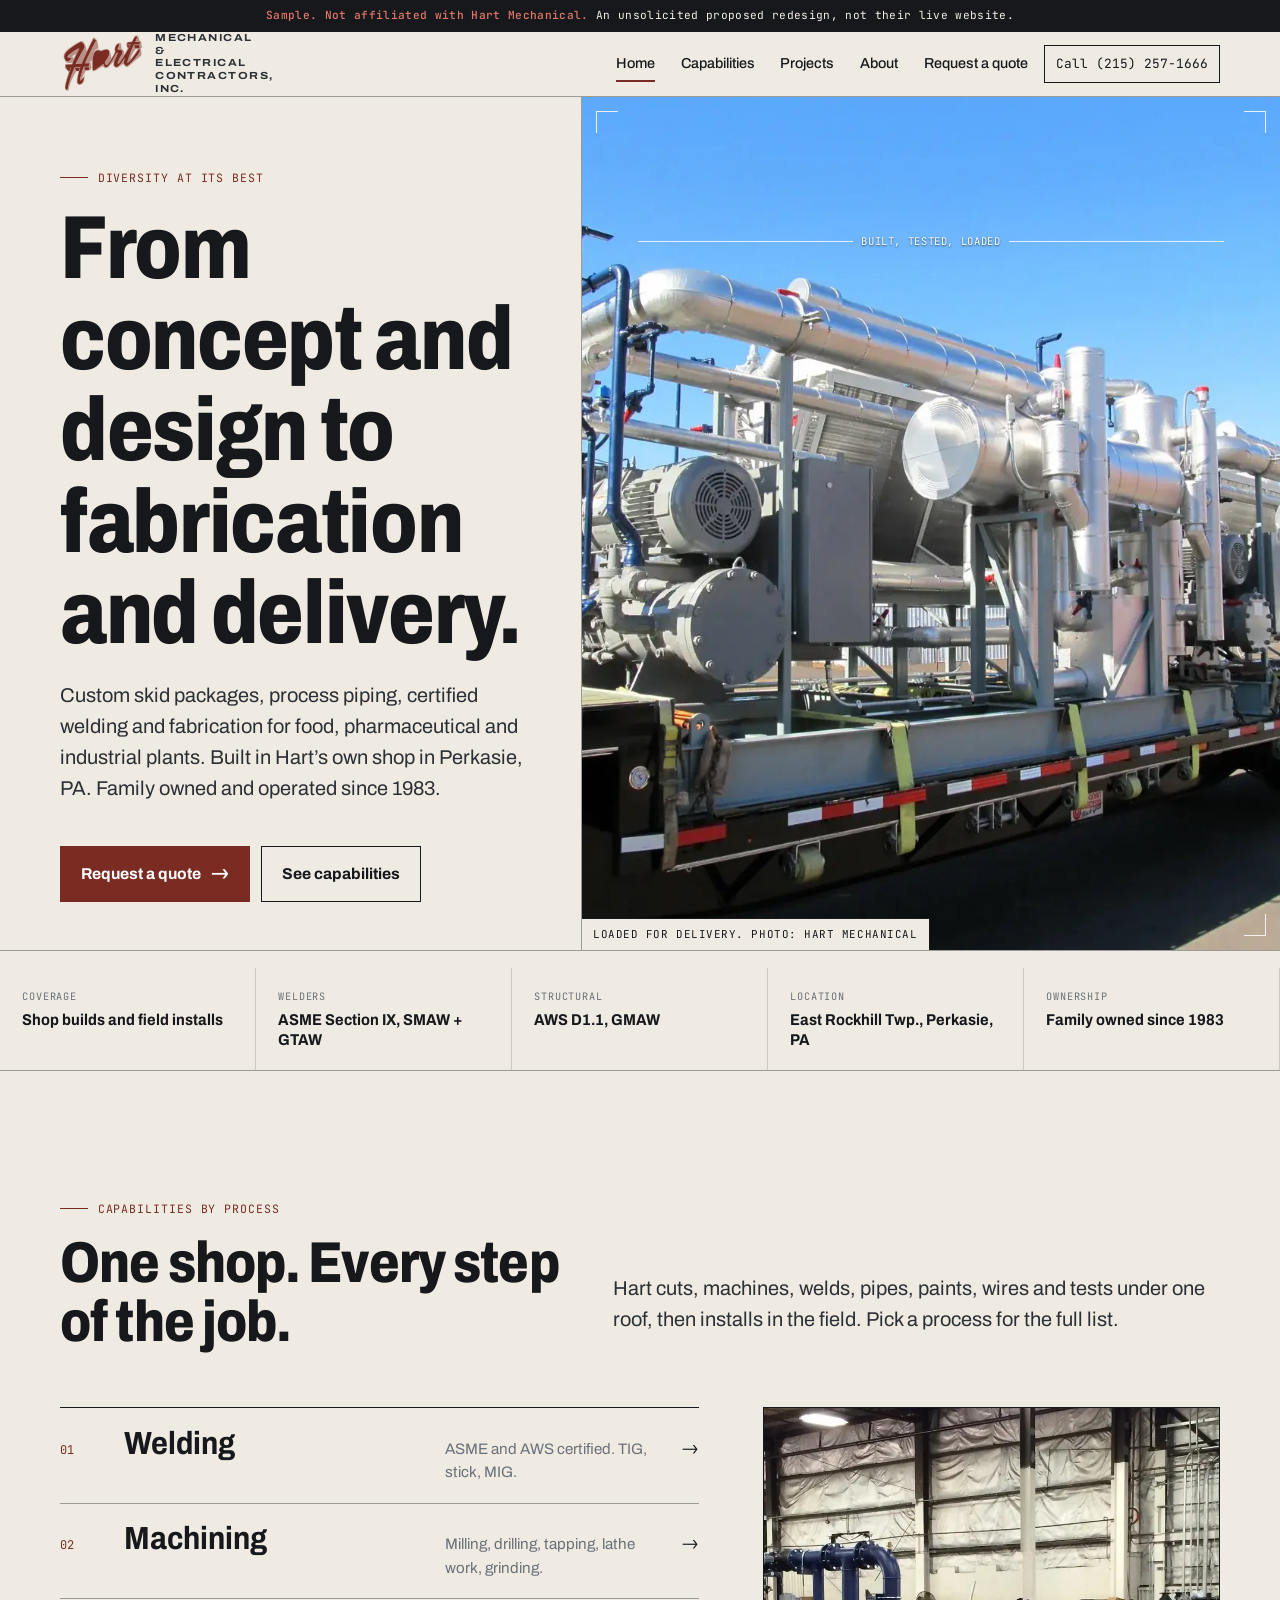
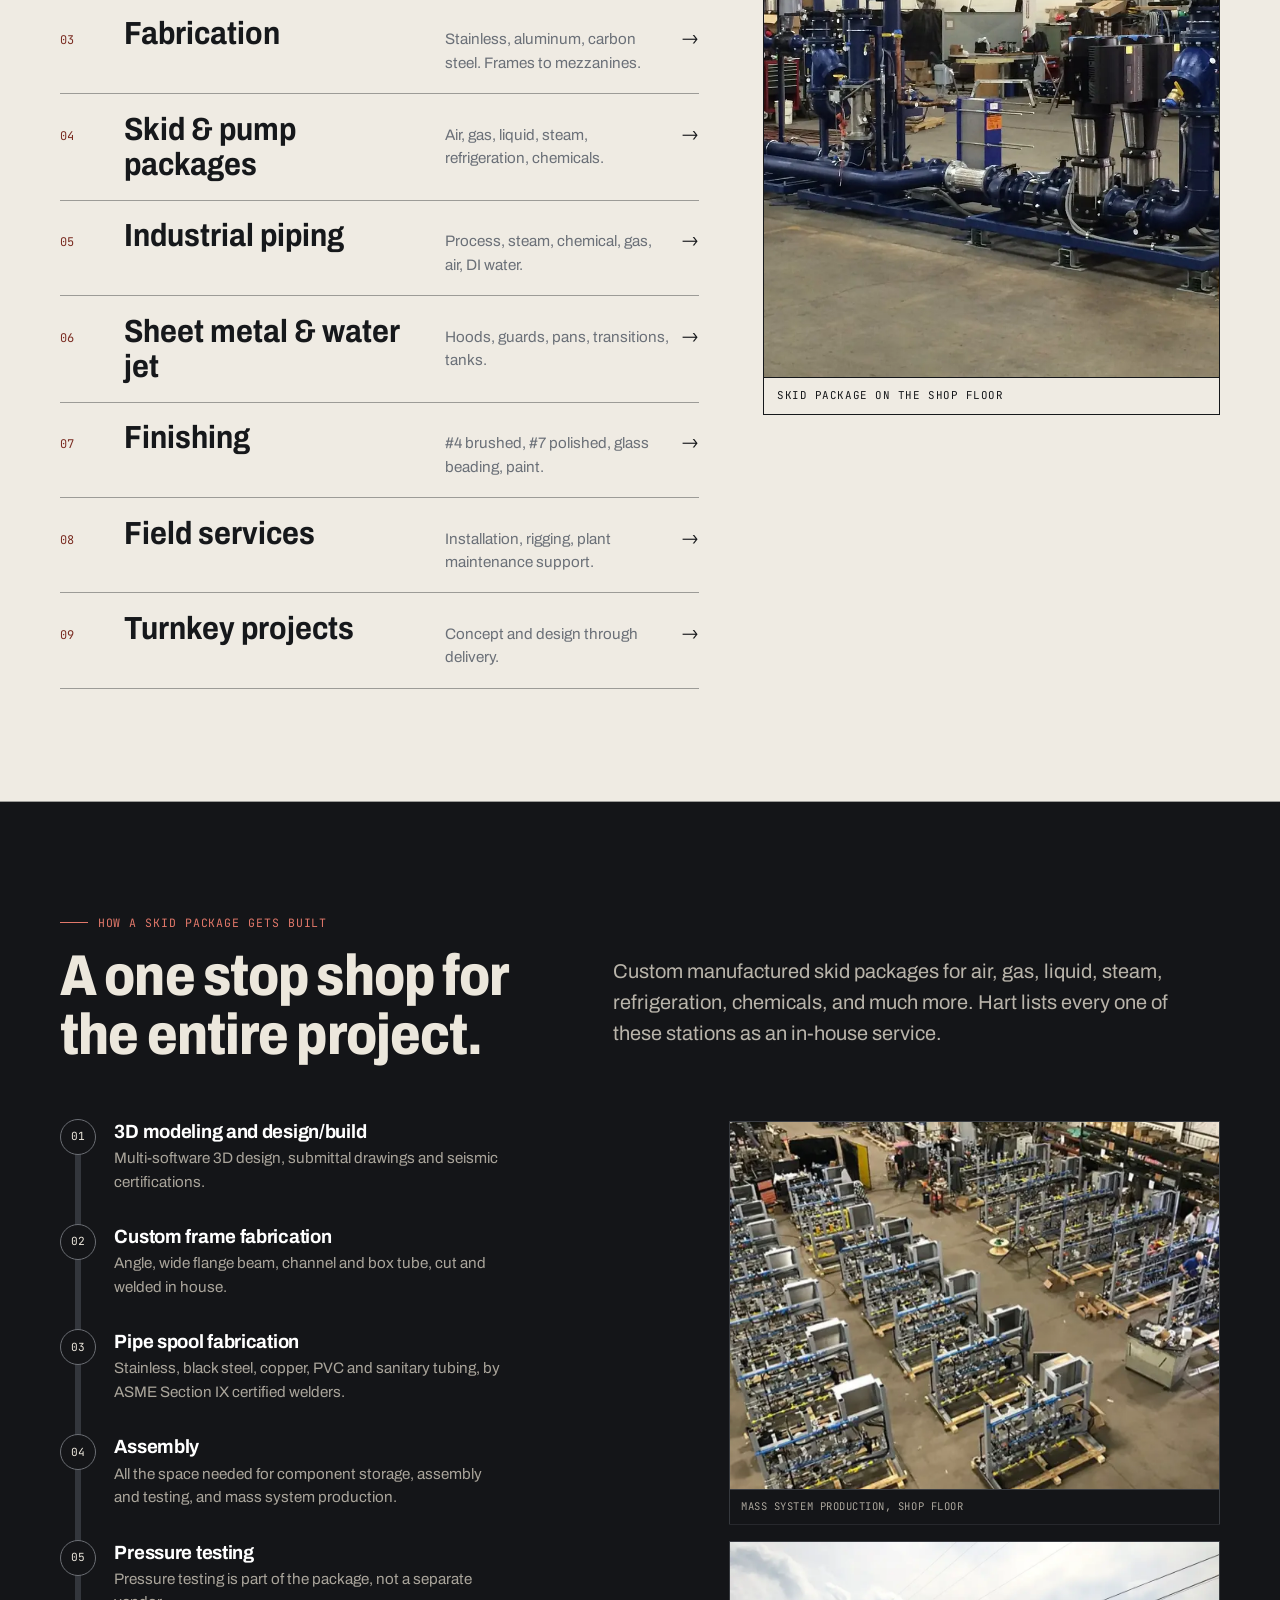
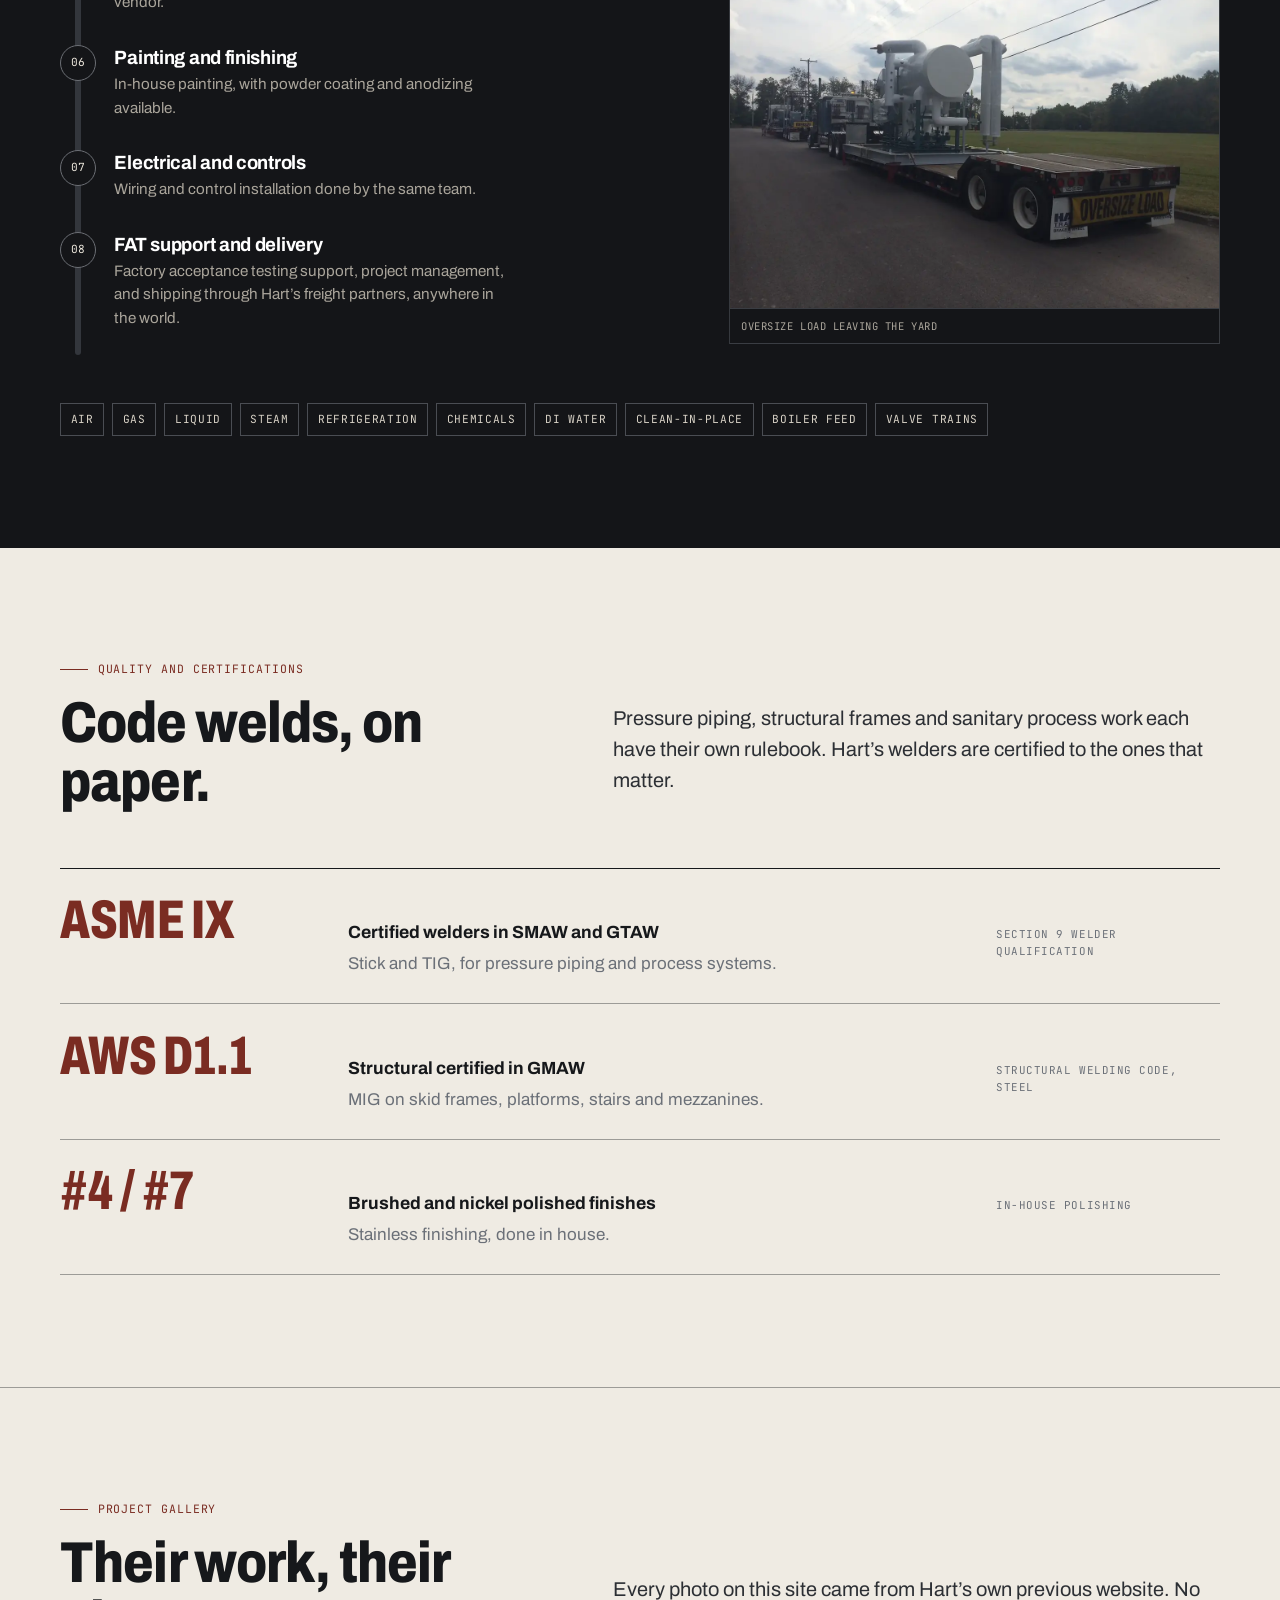
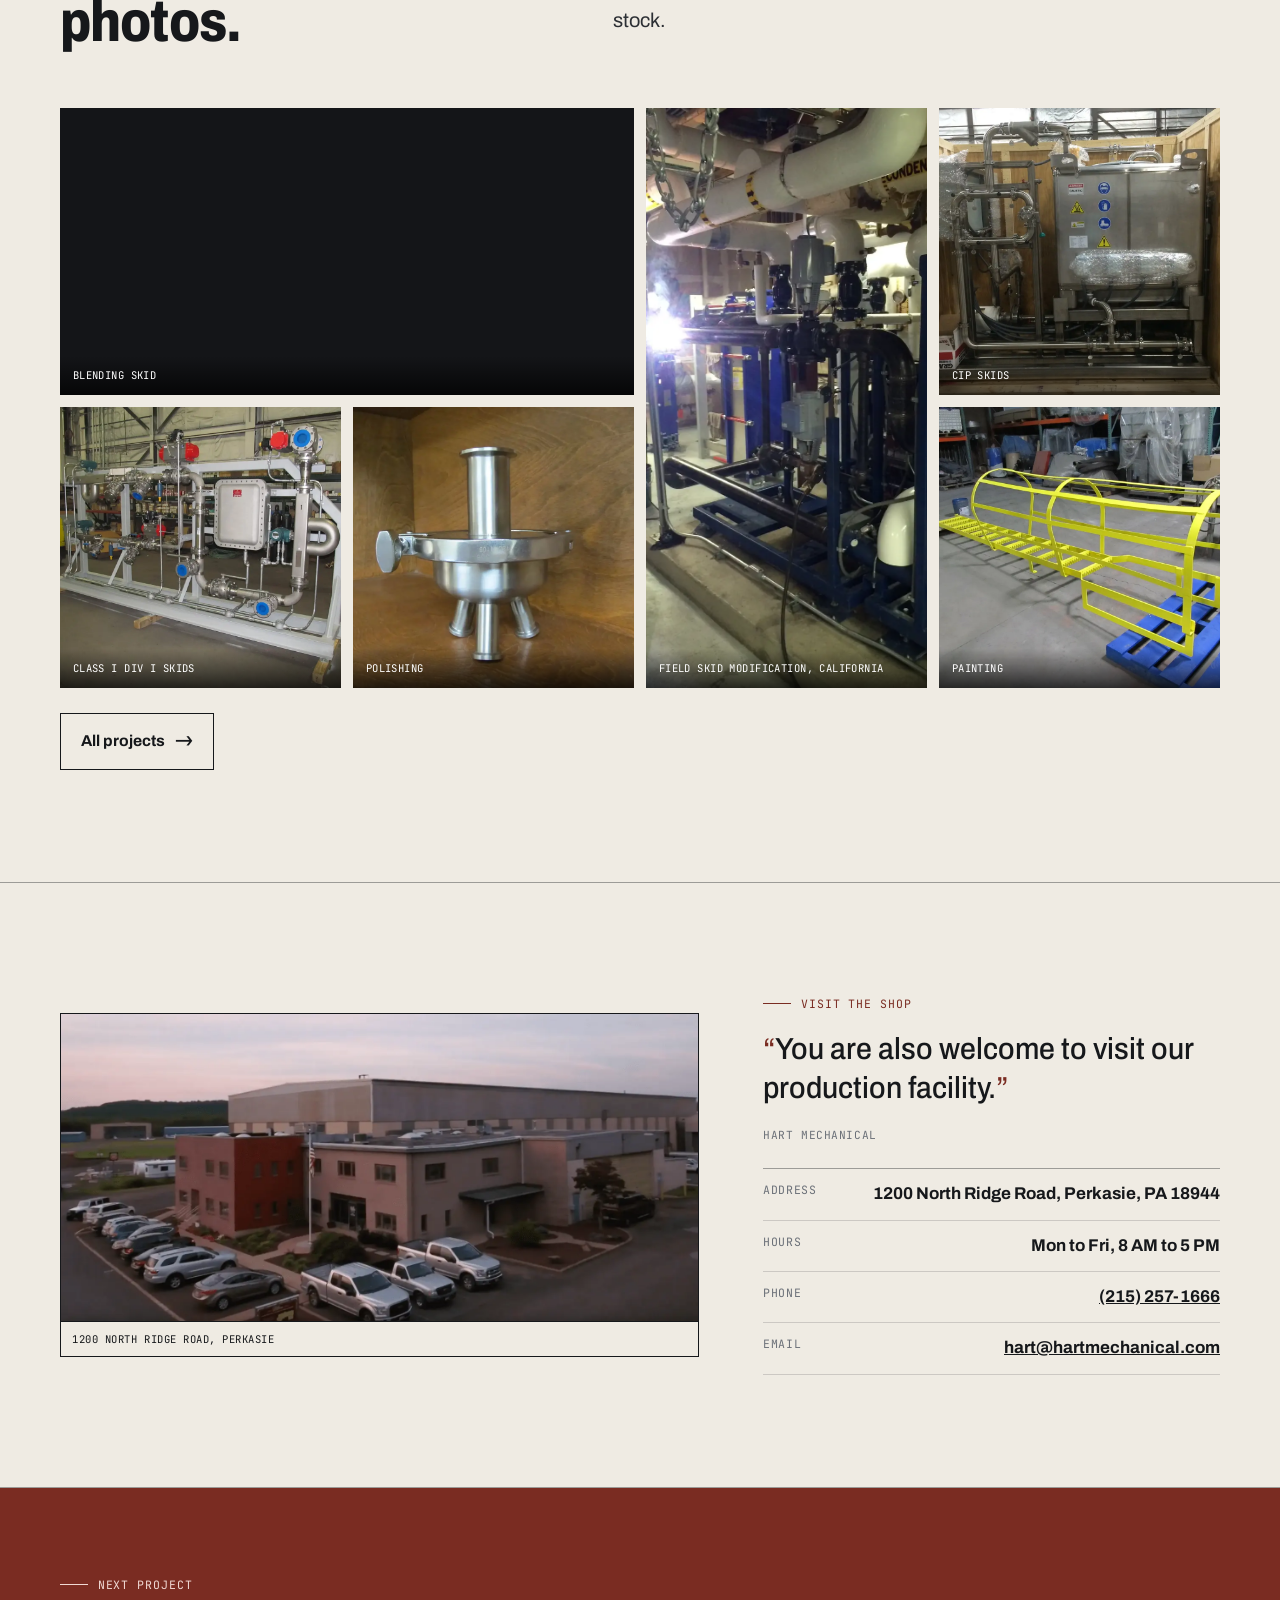
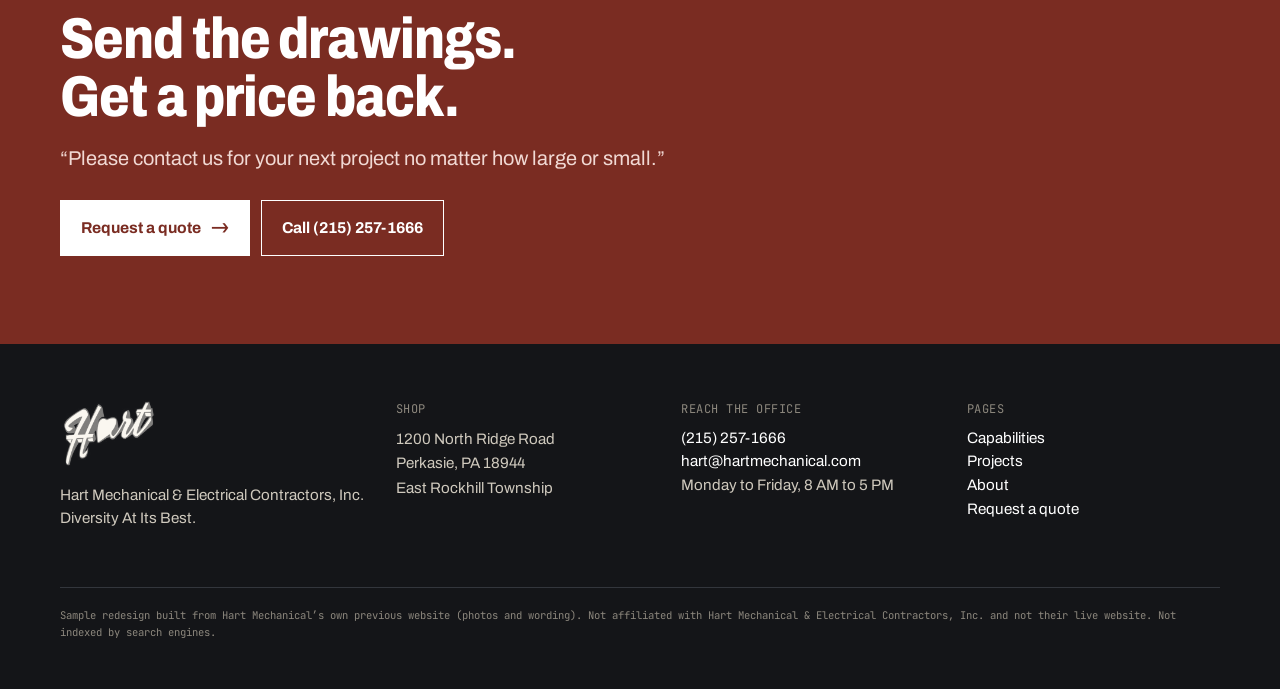
==== commit 4bed04c9: "Remove facility-size claims (sources disagree) Co-Authored-By: Claude Opus 5.5 <noreply@anthropic.co" ====
--- a/index.html
+++ b/index.html
@@ -39,7 +39,7 @@
     <div class="hero-copy">
       <p class="eyebrow">Diversity At Its Best</p>
       <h1>From concept and design to fabrication and delivery.</h1>
-      <p class="lede">Custom skid packages, process piping, certified welding and fabrication for food, pharmaceutical and industrial plants. Built in a 65,000 sq. ft. shop in Perkasie, PA. Family owned and operated since 1983.</p>
+      <p class="lede">Custom skid packages, process piping, certified welding and fabrication for food, pharmaceutical and industrial plants. Built in Hart&rsquo;s own shop in Perkasie, PA. Family owned and operated since 1983.</p>
       <div class="btns">
         <a class="btn btn-hart" href="quote.html">Request a quote <span class="arr">-&gt;</span></a>
         <a class="btn" href="capabilities.html">See capabilities</a>
@@ -56,7 +56,7 @@
 
 <section aria-label="Shop at a glance">
   <dl class="tblock">
-    <div><dt>Facility</dt><dd>65,000 sq. ft. on 7 acres</dd></div>
+    <div><dt>Coverage</dt><dd>Shop builds and field installs</dd></div>
     <div><dt>Welders</dt><dd>ASME Section IX, SMAW + GTAW</dd></div>
     <div><dt>Structural</dt><dd>AWS D1.1, GMAW</dd></div>
     <div><dt>Location</dt><dd>East Rockhill Twp., Perkasie, PA</dd></div>
@@ -155,7 +155,7 @@
     <figure class="clip"><img src="img/facility-aerial.webp" alt="Aerial view of the Hart Mechanical facility and parking lot at dusk" width="1500" height="724" loading="lazy"><figcaption>1200 North Ridge Road, Perkasie</figcaption></figure>
     <div>
       <p class="eyebrow">Visit the shop</p>
-      <p class="quote-own">You are also welcome to visit our 65,000 sq. ft. production facility on 7 acres.</p>
+      <p class="quote-own">You are also welcome to visit our production facility.</p>
       <p class="attr">Hart Mechanical</p>
       <ul class="facts">
         <li><span>Address</span><span>1200 North Ridge Road, Perkasie, PA 18944</span></li>
